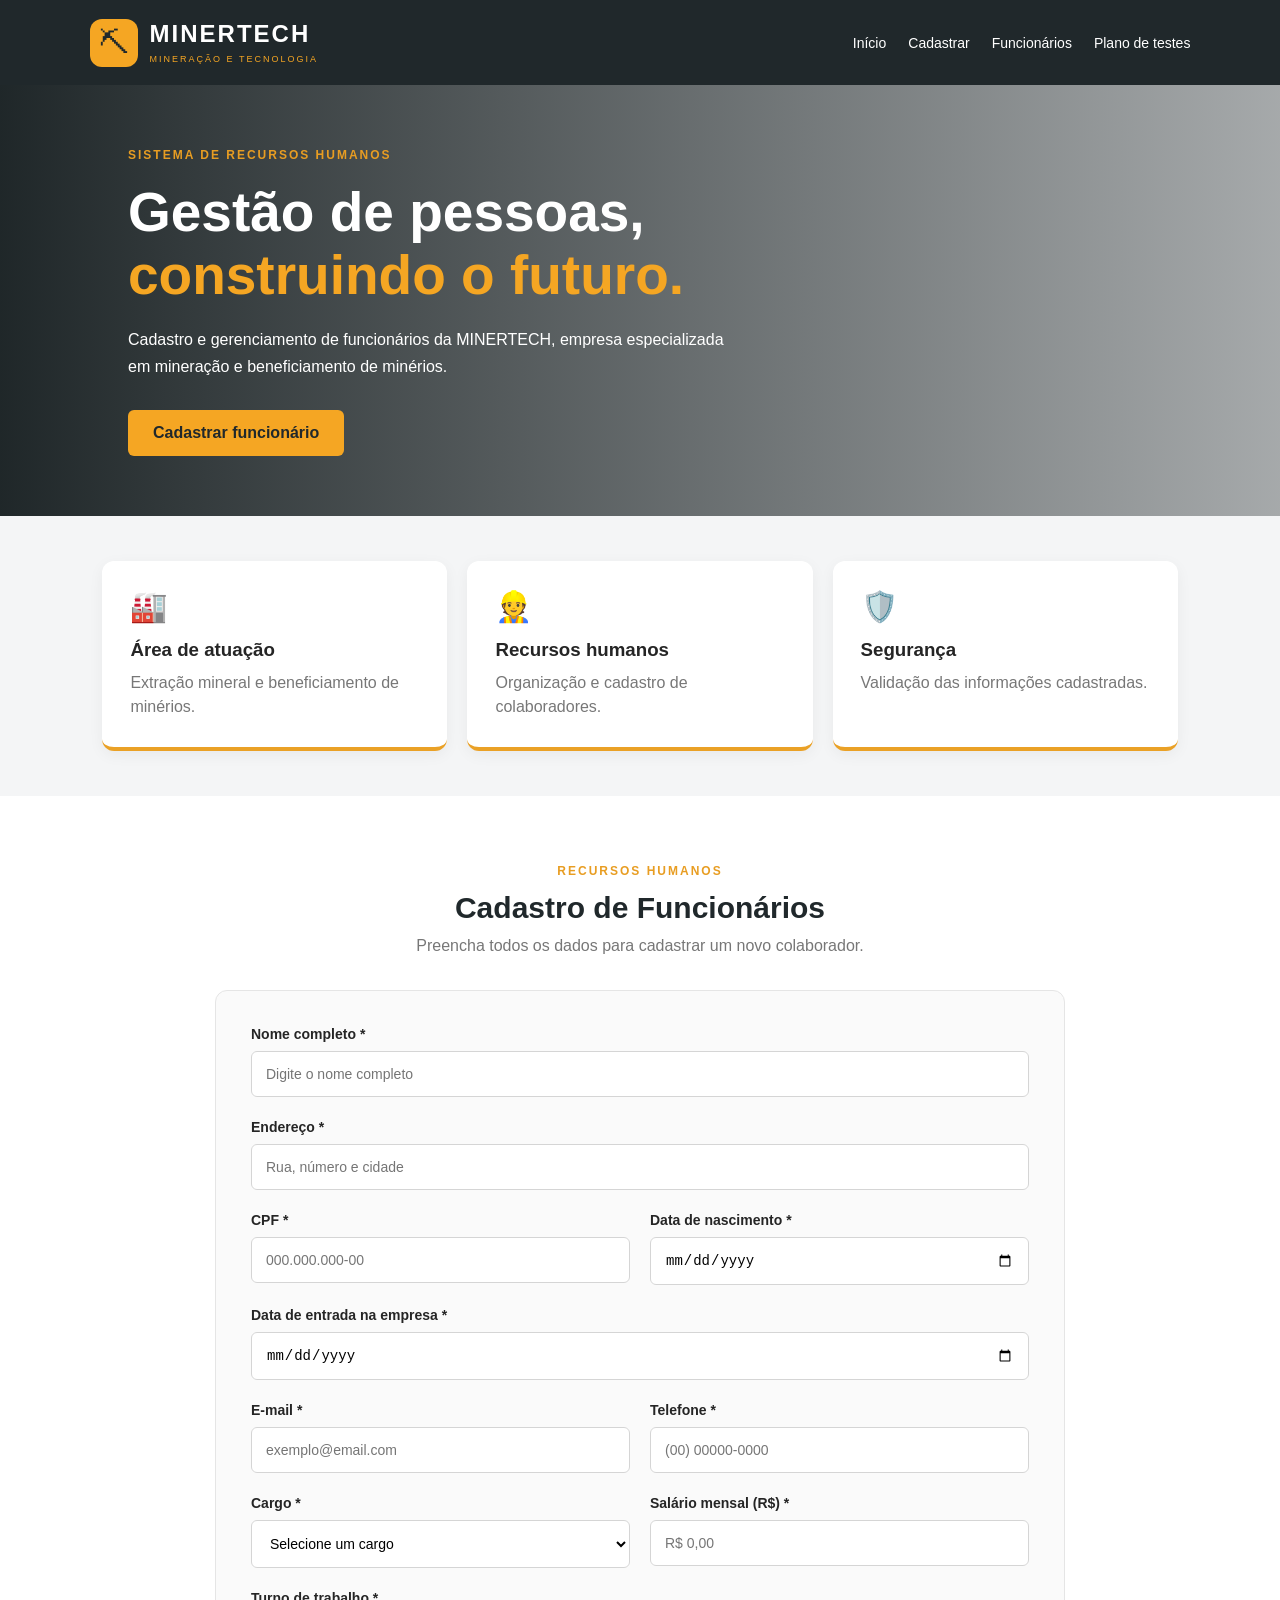
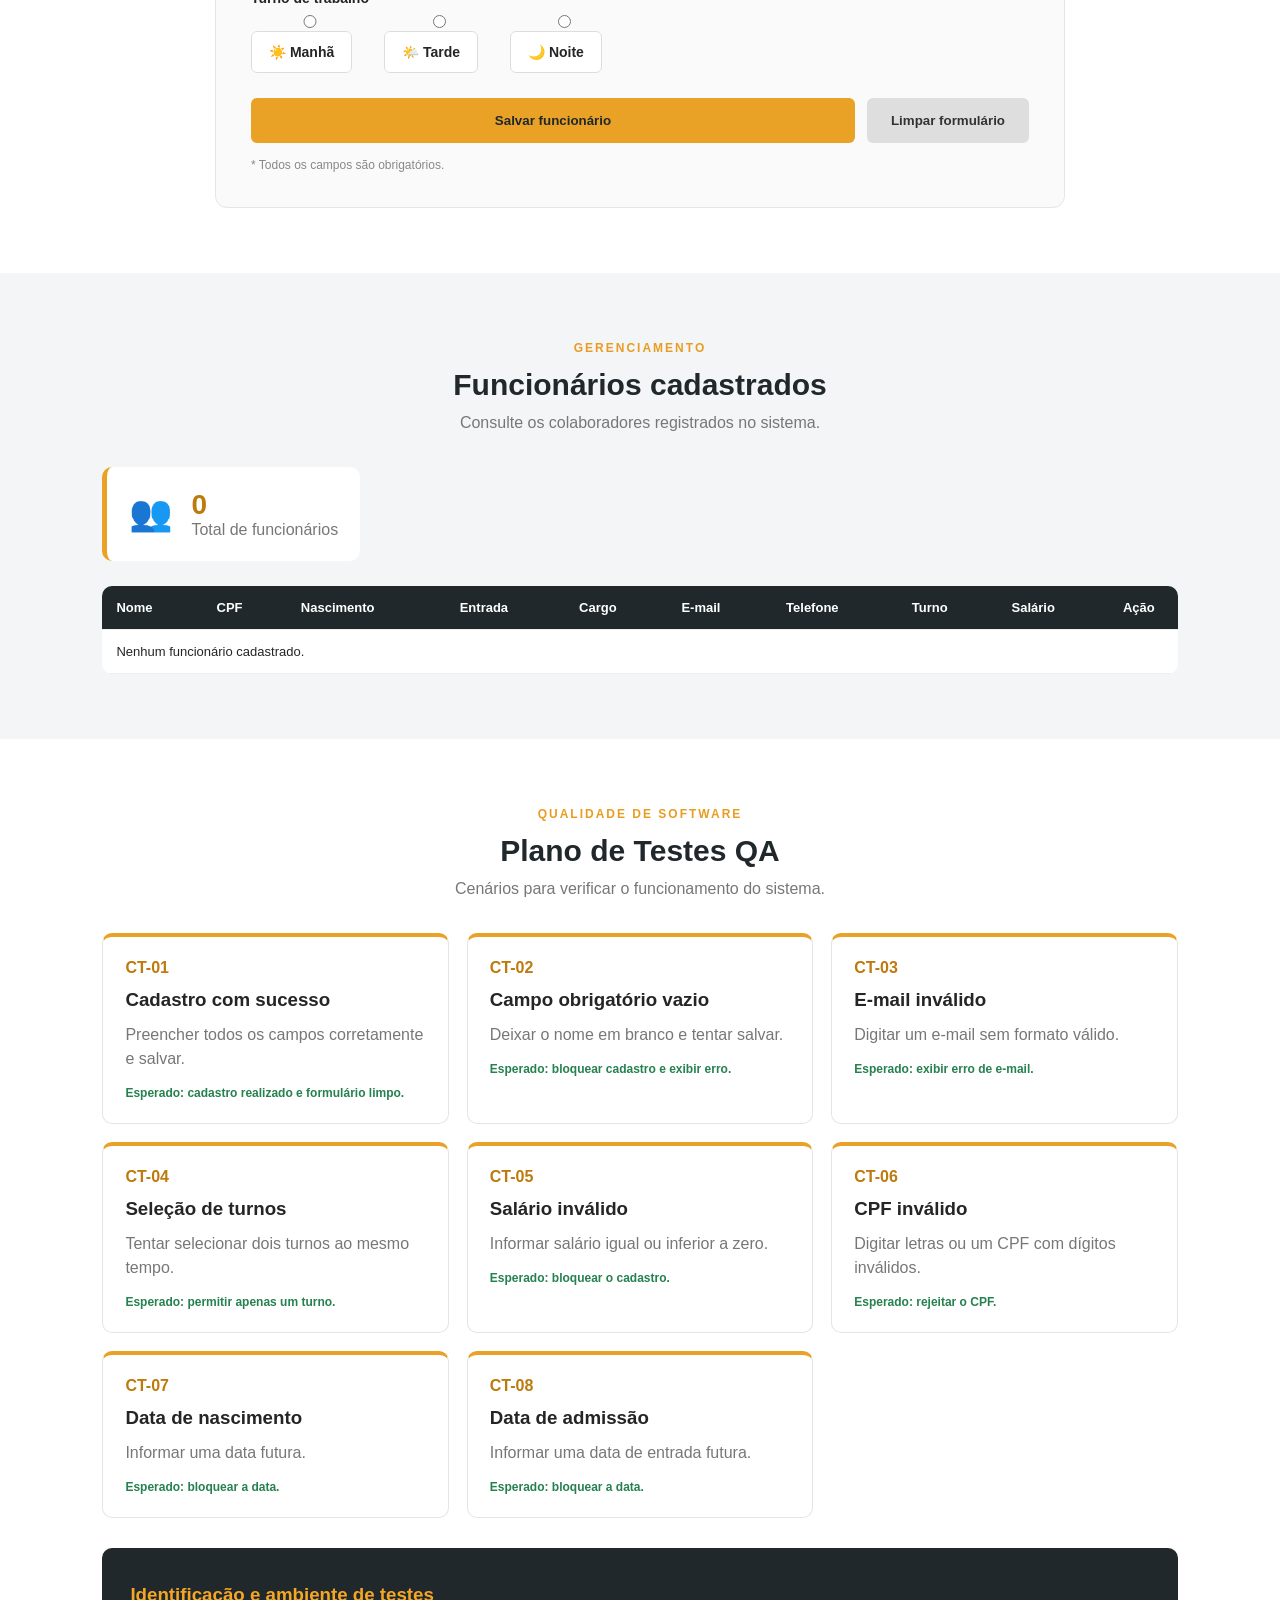
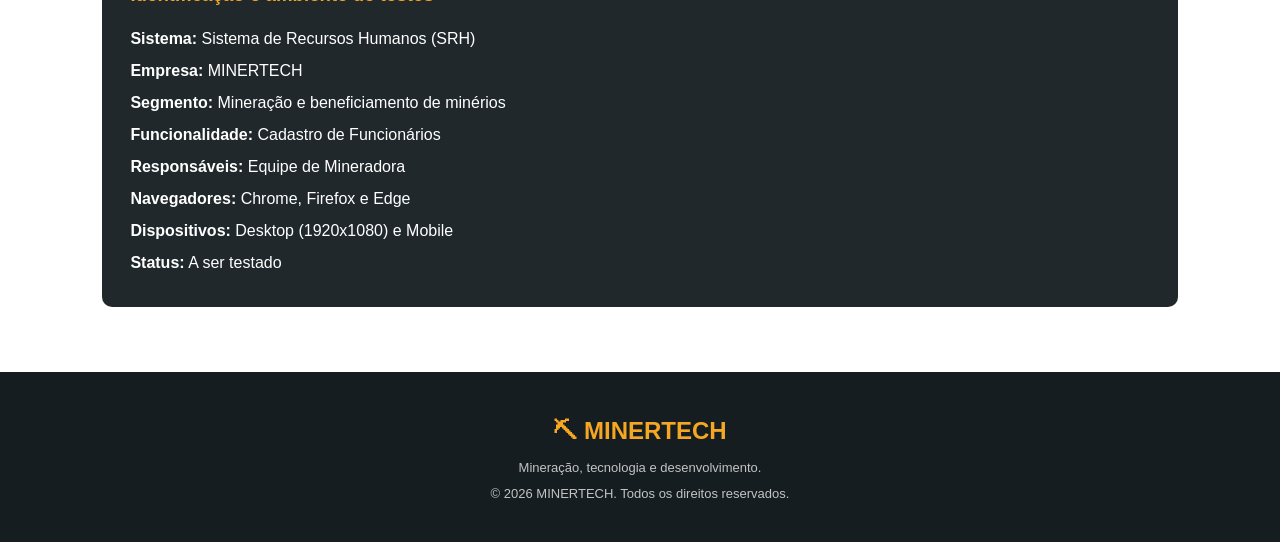
==== index.html @ 6c05328b "tulio e lilian" ====
<!DOCTYPE html>
<html lang="pt-BR">

<head>
    <meta charset="UTF-8">
    <meta name="viewport" content="width=device-width, initial-scale=1.0">
    <title>MINERTECH | Recursos Humanos</title>
    <link rel="stylesheet" href="style.css">
</head>

<body>

    <header class="topo">
        <div class="logo">
            <div class="icone">⛏</div>
            <div>
                <h1>MINERTECH</h1>
                <span>MINERAÇÃO E TECNOLOGIA</span>
            </div>
        </div>

        <nav>
            <a href="#inicio">Início</a>
            <a href="#cadastro">Cadastrar</a>
            <a href="#funcionarios">Funcionários</a>
            <a href="#testes">Plano de testes</a>
        </nav>
    </header>

    <section class="banner" id="inicio">
        <div class="banner-conteudo">
            <span class="etiqueta">SISTEMA DE RECURSOS HUMANOS</span>
            <h2>Gestão de pessoas,<br><strong>construindo o futuro.</strong></h2>
            <p>Cadastro e gerenciamento de funcionários da MINERTECH, empresa especializada em mineração e beneficiamento de minérios.</p>
            <a href="#cadastro" class="botao-banner">Cadastrar funcionário</a>
        </div>
    </section>

    <main>

        <section class="informacoes">
            <div class="info-card">
                <span>🏭</span>
                <h3>Área de atuação</h3>
                <p>Extração mineral e beneficiamento de minérios.</p>
            </div>

            <div class="info-card">
                <span>👷</span>
                <h3>Recursos humanos</h3>
                <p>Organização e cadastro de colaboradores.</p>
            </div>

            <div class="info-card">
                <span>🛡️</span>
                <h3>Segurança</h3>
                <p>Validação das informações cadastradas.</p>
            </div>
        </section>

        <section class="formulario-area" id="cadastro">
            <div class="titulo-secao">
                <span>RECURSOS HUMANOS</span>
                <h2>Cadastro de Funcionários</h2>
                <p>Preencha todos os dados para cadastrar um novo colaborador.</p>
            </div>

            <form id="formFuncionario" novalidate>

                <div class="grupo">
                    <label for="nome">Nome completo *</label>
                    <input type="text" id="nome" placeholder="Digite o nome completo" required>
                </div>

                <div class="grupo">
                    <label for="endereco">Endereço *</label>
                    <input type="text" id="endereco" placeholder="Rua, número e cidade" required>
                </div>

                <div class="linha">
                    <div class="grupo">
                        <label for="cpf">CPF *</label>
                        <input
                            type="text"
                            id="cpf"
                            placeholder="000.000.000-00"
                            maxlength="14"
                            inputmode="numeric"
                            autocomplete="off"
                            required
                        >
                    </div>

                    <div class="grupo">
                        <label for="nascimento">Data de nascimento *</label>
                        <input type="date" id="nascimento" required>
                    </div>
                </div>

                <div class="grupo">
                    <label for="entrada">Data de entrada na empresa *</label>
                    <input type="date" id="entrada" required>
                </div>

                <div class="linha">
                    <div class="grupo">
                        <label for="email">E-mail *</label>
                        <input type="email" id="email" placeholder="exemplo@email.com" required>
                    </div>

                    <div class="grupo">
                        <label for="telefone">Telefone *</label>
                        <input type="tel" id="telefone" placeholder="(00) 00000-0000" maxlength="15" inputmode="numeric" required>
                    </div>
                </div>

                <div class="linha">
                    <div class="grupo">
                        <label for="cargo">Cargo *</label>
                        <select id="cargo" required>
                            <option value="">Selecione um cargo</option>
                            <option>Engenheiro de Minas</option>
                            <option>Geólogo</option>
                            <option>Operador de Máquinas</option>
                            <option>Técnico em Segurança do Trabalho</option>
                            <option>Auxiliar de Mineração</option>
                            <option>Supervisor de Produção</option>
                        </select>
                    </div>

                    <div class="grupo">
                        <label for="salario">Salário mensal (R$) *</label>
                        <input type="text" id="salario" placeholder="R$ 0,00" inputmode="decimal" required>
                    </div>
                </div>

                <div class="grupo">
                    <label>Turno de trabalho *</label>

                    <div class="turnos">
                        <label class="turno">
                            <input type="radio" name="turno" value="Manhã">
                            <span>☀️ Manhã</span>
                        </label>

                        <label class="turno">
                            <input type="radio" name="turno" value="Tarde">
                            <span>🌤️ Tarde</span>
                        </label>

                        <label class="turno">
                            <input type="radio" name="turno" value="Noite">
                            <span>🌙 Noite</span>
                        </label>
                    </div>
                </div>

                <div id="mensagem" role="alert" aria-live="polite"></div>

                <div class="botoes">
                    <button type="submit" class="salvar">Salvar funcionário</button>
                    <button type="reset" class="limpar">Limpar formulário</button>
                </div>

                <p class="aviso">* Todos os campos são obrigatórios.</p>

            </form>
        </section>

        <section class="funcionarios-area" id="funcionarios">
            <div class="titulo-secao">
                <span>GERENCIAMENTO</span>
                <h2>Funcionários cadastrados</h2>
                <p>Consulte os colaboradores registrados no sistema.</p>
            </div>

            <div class="contador">
                <span>👥</span>
                <div>
                    <strong id="totalFuncionarios">0</strong>
                    <p>Total de funcionários</p>
                </div>
            </div>

            <div class="tabela-container">
                <table>
                    <thead>
                        <tr>
                            <th>Nome</th>
                            <th>CPF</th>
                            <th>Nascimento</th>
                            <th>Entrada</th>
                            <th>Cargo</th>
                            <th>E-mail</th>
                            <th>Telefone</th>
                            <th>Turno</th>
                            <th>Salário</th>
                            <th>Ação</th>
                        </tr>
                    </thead>

                    <tbody id="listaFuncionarios">
                        <tr>
                            <td colspan="10">Nenhum funcionário cadastrado.</td>
                        </tr>
                    </tbody>
                </table>
            </div>
        </section>

        <section class="testes-area" id="testes">
            <div class="titulo-secao">
                <span>QUALIDADE DE SOFTWARE</span>
                <h2>Plano de Testes QA</h2>
                <p>Cenários para verificar o funcionamento do sistema.</p>
            </div>

            <div class="testes-grid">
                <div class="teste-card">
                    <strong>CT-01</strong>
                    <h3>Cadastro com sucesso</h3>
                    <p>Preencher todos os campos corretamente e salvar.</p>
                    <span>Esperado: cadastro realizado e formulário limpo.</span>
                </div>

                <div class="teste-card">
                    <strong>CT-02</strong>
                    <h3>Campo obrigatório vazio</h3>
                    <p>Deixar o nome em branco e tentar salvar.</p>
                    <span>Esperado: bloquear cadastro e exibir erro.</span>
                </div>

                <div class="teste-card">
                    <strong>CT-03</strong>
                    <h3>E-mail inválido</h3>
                    <p>Digitar um e-mail sem formato válido.</p>
                    <span>Esperado: exibir erro de e-mail.</span>
                </div>

                <div class="teste-card">
                    <strong>CT-04</strong>
                    <h3>Seleção de turnos</h3>
                    <p>Tentar selecionar dois turnos ao mesmo tempo.</p>
                    <span>Esperado: permitir apenas um turno.</span>
                </div>

                <div class="teste-card">
                    <strong>CT-05</strong>
                    <h3>Salário inválido</h3>
                    <p>Informar salário igual ou inferior a zero.</p>
                    <span>Esperado: bloquear o cadastro.</span>
                </div>

                <div class="teste-card">
                    <strong>CT-06</strong>
                    <h3>CPF inválido</h3>
                    <p>Digitar letras ou um CPF com dígitos inválidos.</p>
                    <span>Esperado: rejeitar o CPF.</span>
                </div>

                <div class="teste-card">
                    <strong>CT-07</strong>
                    <h3>Data de nascimento</h3>
                    <p>Informar uma data futura.</p>
                    <span>Esperado: bloquear a data.</span>
                </div>

                <div class="teste-card">
                    <strong>CT-08</strong>
                    <h3>Data de admissão</h3>
                    <p>Informar uma data de entrada futura.</p>
                    <span>Esperado: bloquear a data.</span>
                </div>
            </div>

            <div class="ambiente">
                <h3>Identificação e ambiente de testes</h3>
                <p><strong>Sistema:</strong> Sistema de Recursos Humanos (SRH)</p>
                <p><strong>Empresa:</strong> MINERTECH</p>
                <p><strong>Segmento:</strong> Mineração e beneficiamento de minérios</p>
                <p><strong>Funcionalidade:</strong> Cadastro de Funcionários</p>
                <p><strong>Responsáveis:</strong> Equipe de Mineradora</p>
                <p><strong>Navegadores:</strong> Chrome, Firefox e Edge</p>
                <p><strong>Dispositivos:</strong> Desktop (1920x1080) e Mobile</p>
                <p><strong>Status:</strong> A ser testado</p>
            </div>
        </section>

    </main>

    <footer>
        <h2>⛏ MINERTECH</h2>
        <p>Mineração, tecnologia e desenvolvimento.</p>
        <p>© 2026 MINERTECH. Todos os direitos reservados.</p>
    </footer>

    <script src="script.js"></script>

</body>
</html>
---- style.css ----
* {
    margin: 0;
    padding: 0;
    box-sizing: border-box;
}

html {
    scroll-behavior: smooth;
}

body {
    font-family: Arial, sans-serif;
    background: #f4f5f6;
    color: #252525;
}

.topo {
    background: #20282b;
    color: white;
    min-height: 85px;
    padding: 15px 7%;
    display: flex;
    justify-content: space-between;
    align-items: center;
    gap: 20px;
    flex-wrap: wrap;
    position: sticky;
    top: 0;
    z-index: 100;
}

.logo {
    display: flex;
    align-items: center;
    gap: 12px;
}

.icone {
    background: #f5a623;
    color: #20282b;
    font-size: 30px;
    width: 48px;
    height: 48px;
    display: grid;
    place-items: center;
    border-radius: 12px;
}

.logo h1 {
    font-size: 24px;
    letter-spacing: 2px;
}

.logo span {
    font-size: 9px;
    color: #f5a623;
    letter-spacing: 2px;
}

nav {
    display: flex;
    gap: 22px;
    flex-wrap: wrap;
}

nav a {
    color: white;
    text-decoration: none;
    font-size: 14px;
    transition: 0.3s;
}

nav a:hover {
    color: #f5a623;
}

nav a:focus {
    outline: 2px solid #f5a623;
    outline-offset: 5px;
}

.banner {
    min-height: 410px;
    background:
        linear-gradient(90deg, rgba(20, 28, 30, 0.95), rgba(20, 28, 30, 0.35)),
        url("https://images.unsplash.com/photo-1516937941344-00b4e0337589?w=1600") center/cover;
    display: flex;
    align-items: center;
    padding: 60px 10%;
    color: white;
}

.banner-conteudo {
    max-width: 600px;
}

.etiqueta,
.titulo-secao span {
    color: #e89d22;
    font-size: 12px;
    font-weight: bold;
    letter-spacing: 2px;
}

.banner h2 {
    font-size: clamp(34px, 5vw, 55px);
    margin: 18px 0;
    line-height: 1.15;
}

.banner h2 strong {
    color: #f5a623;
}

.banner p {
    line-height: 1.7;
    margin-bottom: 30px;
}

.botao-banner {
    display: inline-block;
    padding: 14px 25px;
    background: #f5a623;
    color: #20282b;
    text-decoration: none;
    font-weight: bold;
    border-radius: 6px;
    transition: 0.3s;
}

.botao-banner:hover {
    background: #ffbd4a;
    transform: translateY(-3px);
}

.informacoes {
    display: grid;
    grid-template-columns: repeat(3, 1fr);
    gap: 20px;
    padding: 45px 8%;
}

.info-card {
    background: white;
    padding: 28px;
    border-radius: 12px;
    box-shadow: 0 4px 15px #0000000d;
    border-bottom: 4px solid #eaa126;
}

.info-card span {
    font-size: 30px;
}

.info-card h3 {
    margin: 15px 0 10px;
}

.info-card p {
    color: #777;
    line-height: 1.5;
}

.formulario-area,
.funcionarios-area,
.testes-area {
    padding: 65px 8%;
}

.formulario-area {
    background: white;
}

.titulo-secao {
    text-align: center;
    margin-bottom: 35px;
}

.titulo-secao h2 {
    font-size: 30px;
    margin: 12px 0;
    color: #20282b;
}

.titulo-secao p {
    color: #777;
}

#formFuncionario {
    max-width: 850px;
    margin: auto;
    background: #fafafa;
    padding: 35px;
    border-radius: 12px;
    border: 1px solid #e5e5e5;
}

.grupo {
    display: flex;
    flex-direction: column;
    gap: 9px;
    margin-bottom: 22px;
    flex: 1;
}

.grupo label {
    font-weight: bold;
    font-size: 14px;
}

.grupo input,
.grupo select {
    width: 100%;
    padding: 14px;
    border: 1px solid #d5d5d5;
    border-radius: 6px;
    font-size: 14px;
    outline: none;
    background: white;
}

.grupo input:focus,
.grupo select:focus {
    border-color: #e9a126;
    box-shadow: 0 0 0 3px #e9a12625;
}

.linha {
    display: flex;
    gap: 20px;
}

.turnos {
    display: flex;
    gap: 15px;
    flex-wrap: wrap;
}

.turno input {
    accent-color: #d89016;
}

.turno span {
    display: inline-block;
    background: white;
    border: 1px solid #ddd;
    border-radius: 6px;
    padding: 12px 17px;
    cursor: pointer;
}

.turno input:checked + span {
    border-color: #e9a126;
    background: #fff2d8;
}

.botoes {
    display: flex;
    gap: 12px;
    margin-top: 25px;
}

.botoes button {
    padding: 15px 24px;
    border: none;
    border-radius: 6px;
    cursor: pointer;
    font-weight: bold;
    transition: 0.3s;
}

.salvar {
    background: #e9a126;
    color: #20282b;
    flex: 1;
}

.salvar:hover {
    background: #cf8610;
}

.limpar {
    background: #dedede;
    color: #333;
}

.limpar:hover {
    background: #c5c5c5;
}

button:active {
    transform: scale(0.97);
}

.aviso {
    font-size: 12px;
    color: #888;
    margin-top: 15px;
}

#mensagem {
    font-weight: bold;
    margin-top: 15px;
}

.sucesso {
    color: #168348;
    background: #e1f7e9;
    padding: 13px;
    border-radius: 6px;
}

.erro {
    color: #c62828;
    background: #ffe5e5;
    padding: 13px;
    border-radius: 6px;
}

.funcionarios-area {
    background: #f4f5f6;
}

.contador {
    display: flex;
    align-items: center;
    gap: 18px;
    background: white;
    padding: 22px;
    border-radius: 10px;
    width: fit-content;
    margin-bottom: 25px;
    border-left: 5px solid #e9a126;
}

.contador span {
    font-size: 35px;
}

.contador strong {
    font-size: 28px;
    color: #bd7a0d;
}

.contador p {
    color: #777;
}

.tabela-container {
    overflow-x: auto;
    background: white;
    border-radius: 10px;
}

table {
    width: 100%;
    border-collapse: collapse;
    min-width: 1100px;
}

th, td {
    padding: 14px;
    text-align: left;
    border-bottom: 1px solid #eee;
    font-size: 13px;
}

th {
    background: #20282b;
    color: white;
}

.excluir {
    background: #d84343;
    color: white;
    padding: 8px 12px;
    border: none;
    border-radius: 5px;
    cursor: pointer;
}

.excluir:hover {
    background: #a82020;
}

.testes-area {
    background: white;
}

.testes-grid {
    display: grid;
    grid-template-columns: repeat(3, 1fr);
    gap: 18px;
}

.teste-card {
    border: 1px solid #e5e5e5;
    padding: 22px;
    border-radius: 10px;
    border-top: 4px solid #e9a126;
}

.teste-card strong {
    color: #bd7a0d;
}

.teste-card h3 {
    margin: 12px 0;
}

.teste-card p {
    color: #777;
    line-height: 1.5;
    margin-bottom: 12px;
}

.teste-card span {
    font-size: 12px;
    font-weight: bold;
    color: #25814e;
}

.ambiente {
    background: #20282b;
    color: white;
    padding: 28px;
    border-radius: 10px;
    margin-top: 30px;
    line-height: 2;
}

.ambiente h3 {
    color: #f5a623;
    margin-bottom: 10px;
}

footer {
    background: #151d20;
    color: white;
    text-align: center;
    padding: 35px 15px;
    line-height: 2;
}

footer h2 {
    color: #f5a623;
}

footer p {
    color: #c3c3c3;
    font-size: 13px;
}

@media (max-width: 850px) {
    .topo {
        justify-content: center;
    }

    nav {
        justify-content: center;
    }

    .informacoes,
    .testes-grid {
        grid-template-columns: 1fr 1fr;
    }
}

@media (max-width: 600px) {
    .informacoes,
    .testes-grid {
        grid-template-columns: 1fr;
    }

    .linha {
        flex-direction: column;
        gap: 0;
    }

    #formFuncionario {
        padding: 20px;
    }

    .botoes {
        flex-direction: column;
    }

    .banner {
        padding: 50px 7%;
    }

    .formulario-area,
    .funcionarios-area,
    .testes-area {
        padding: 45px 5%;
    }
}
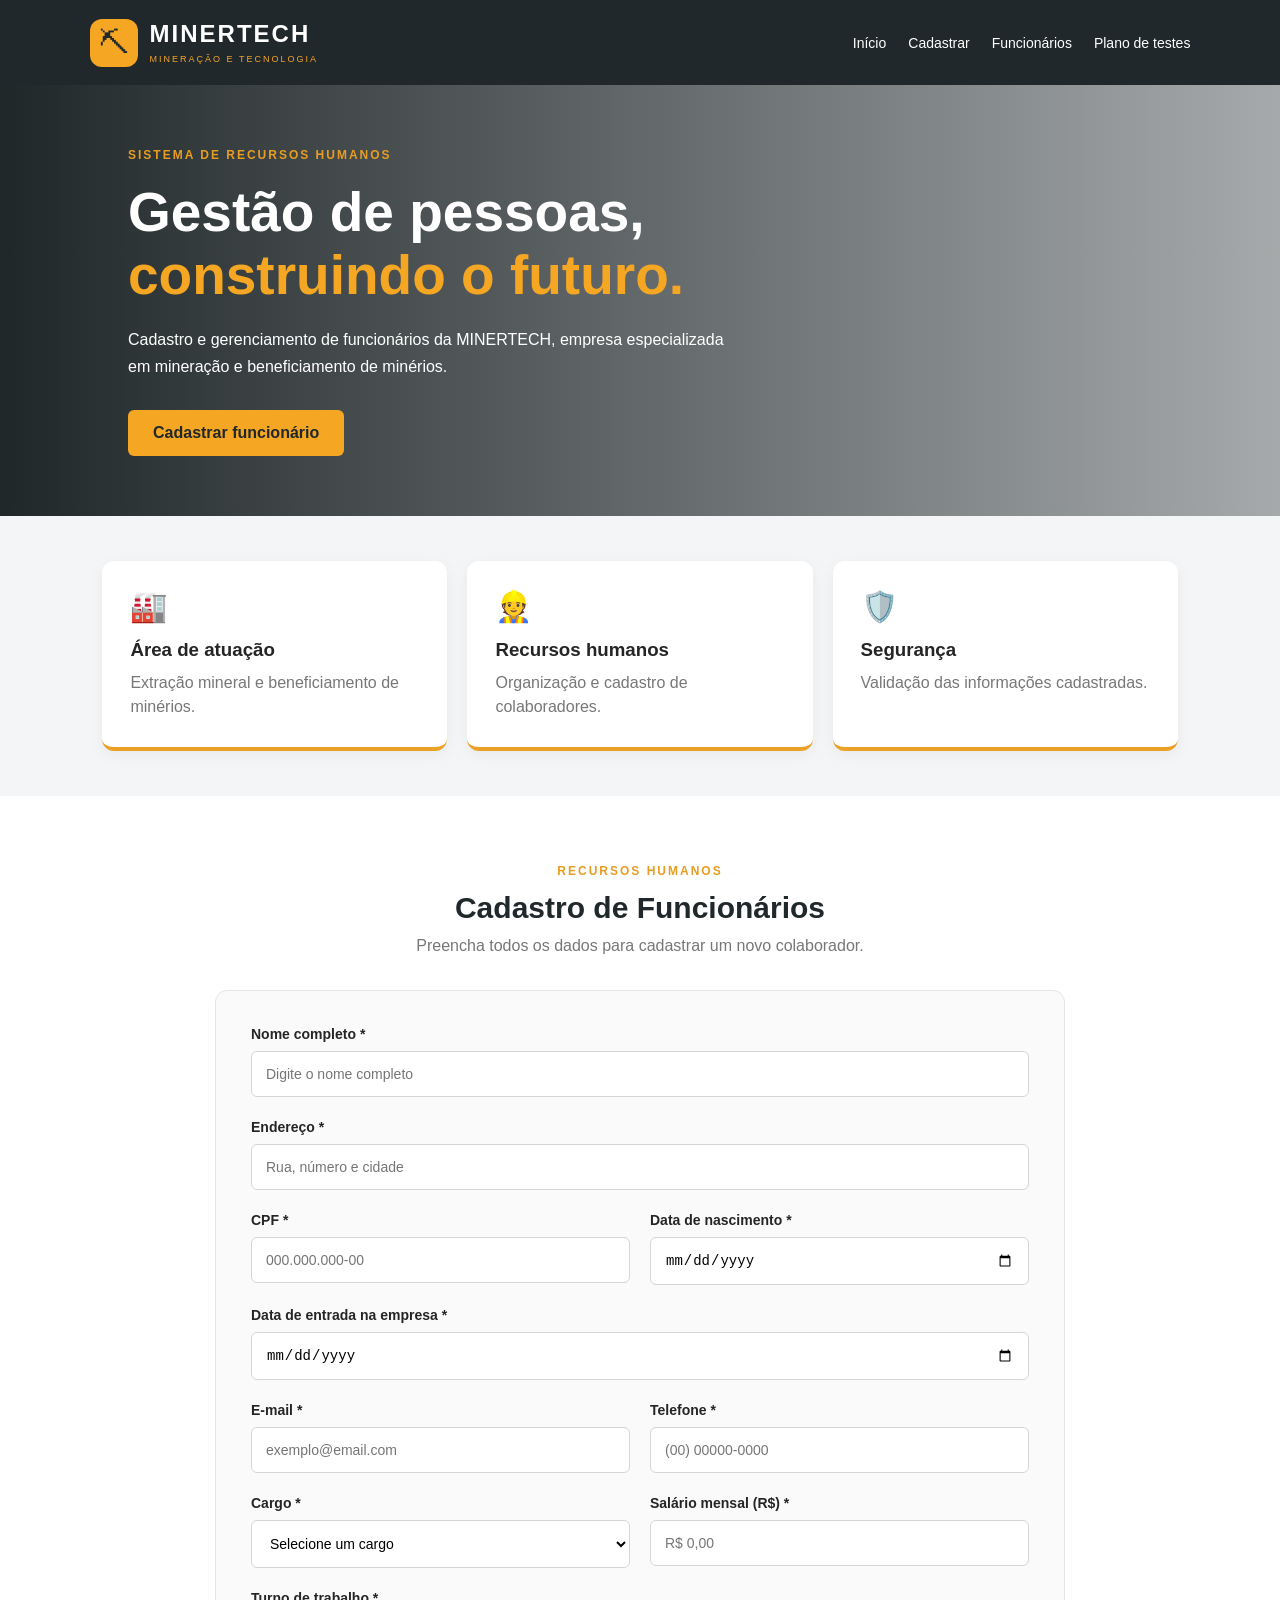
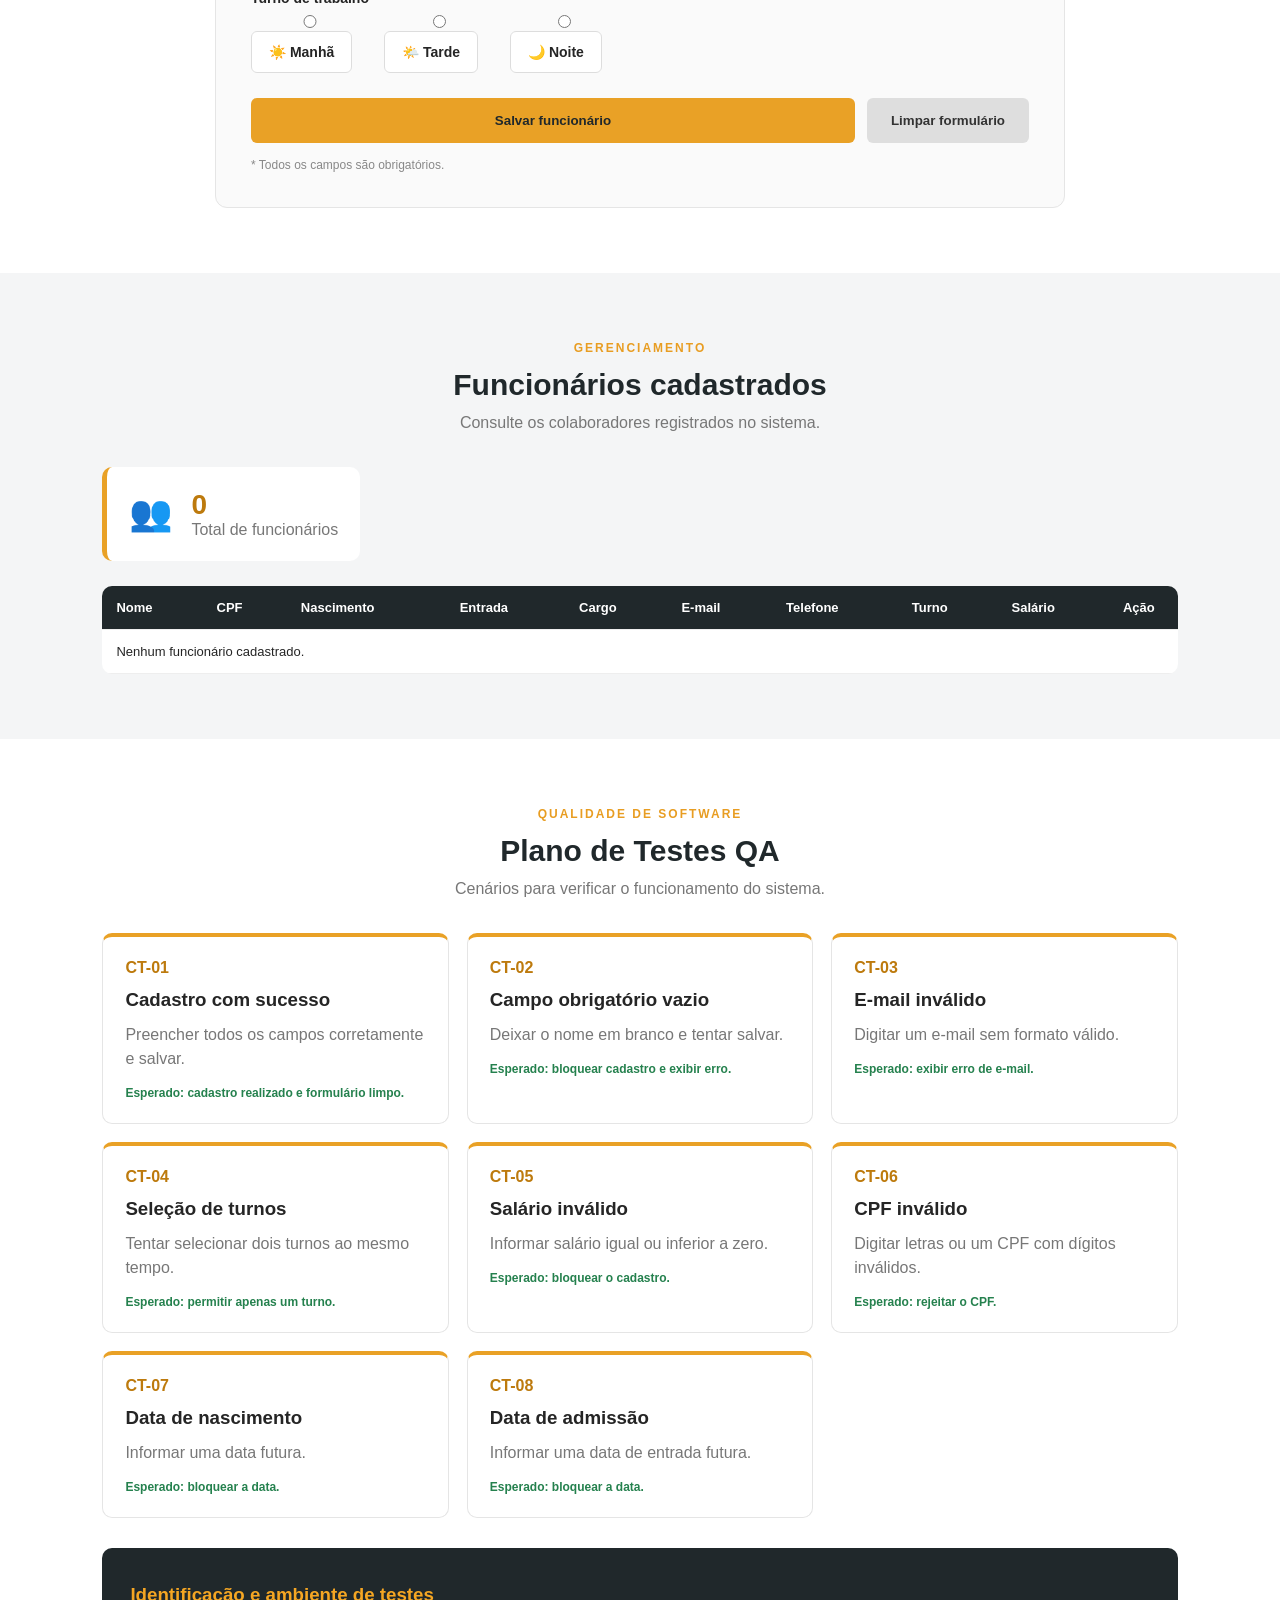
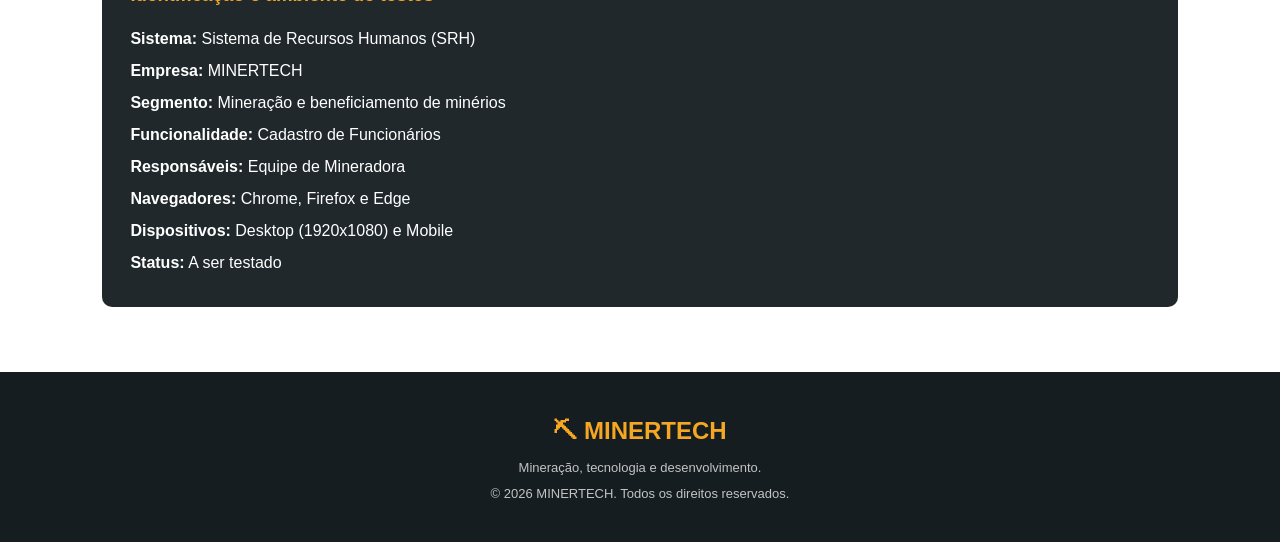
==== commit 19952ccb: "oiiitete" ====
--- a/index.html
+++ b/index.html
@@ -5,7 +5,7 @@
 <head>
     <meta charset="UTF-8">
     <meta name="viewport" content="width=device-width, initial-scale=1.0">
-    <title>MINERTECH | Recursos Humanos</title>
+    <title>MINERTECH | Recursos Humanos TL</title>
     <link rel="stylesheet" href="style.css">
 </head>
 
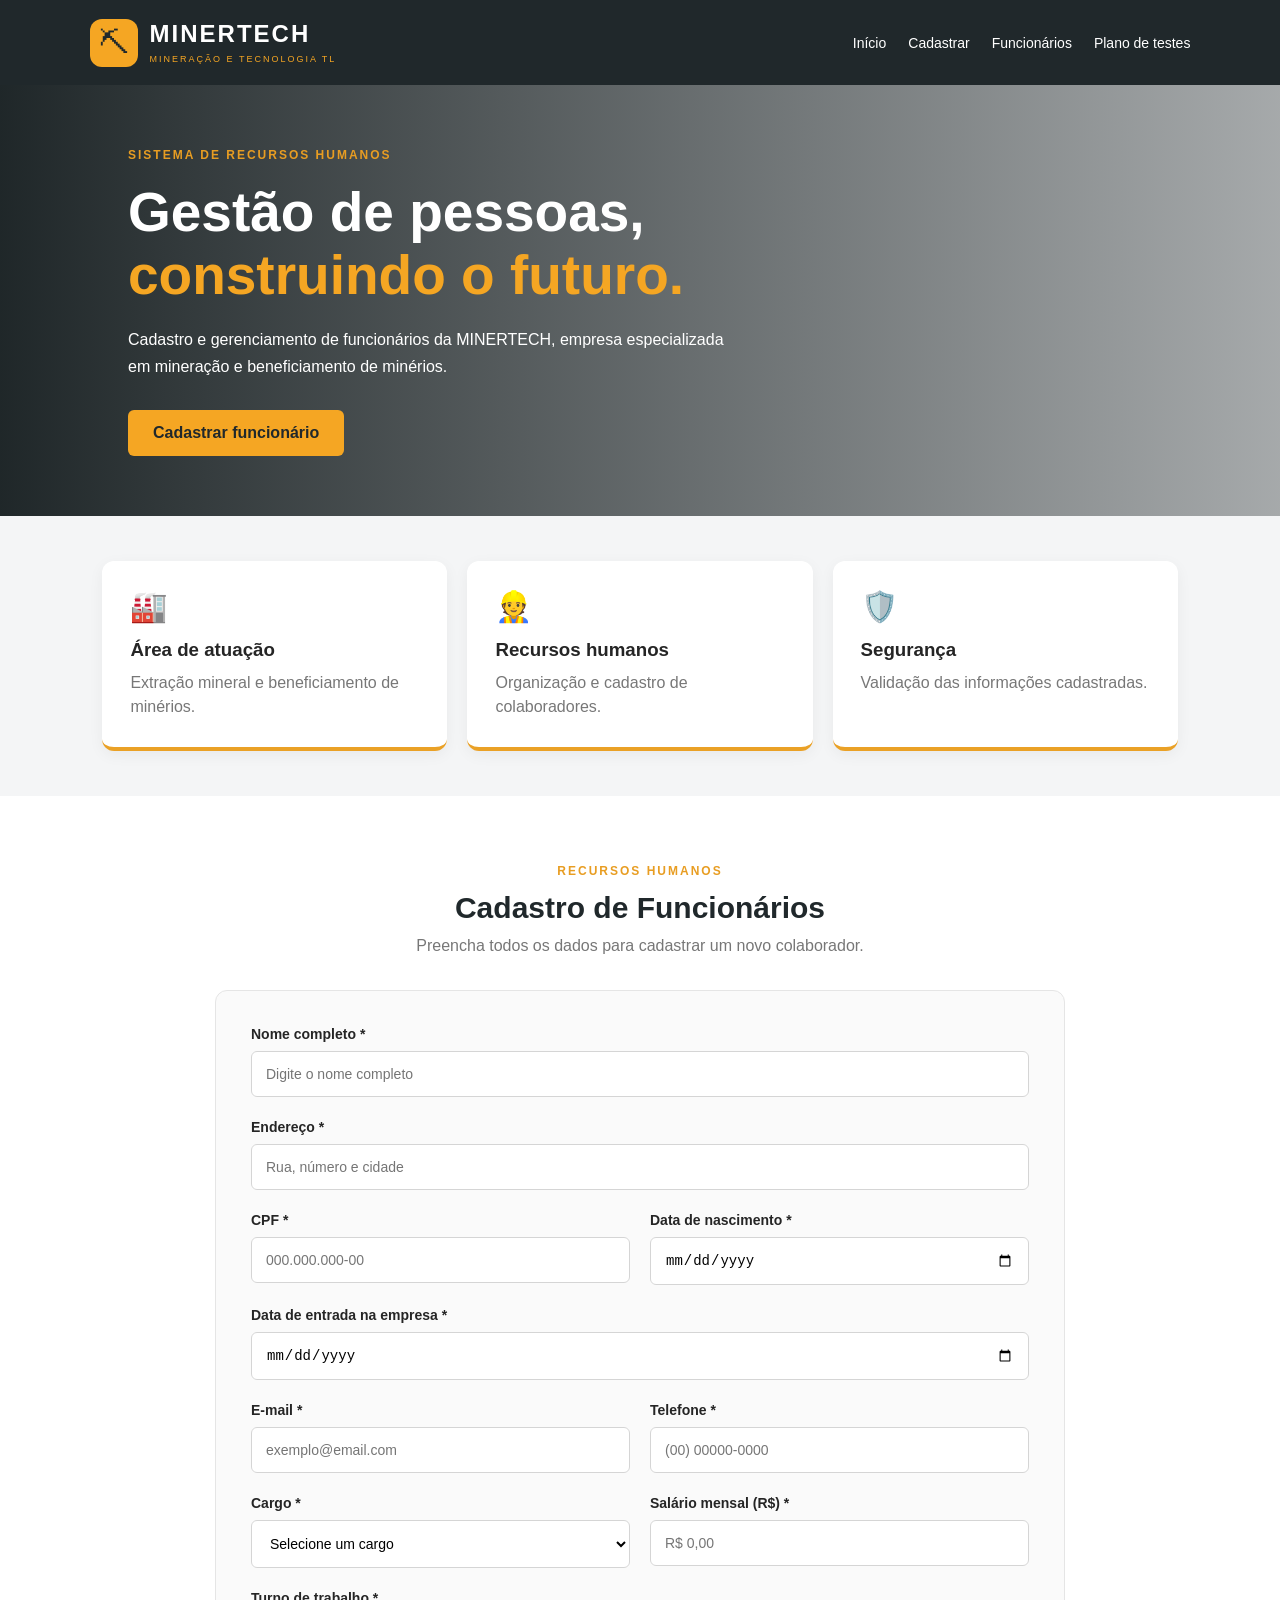
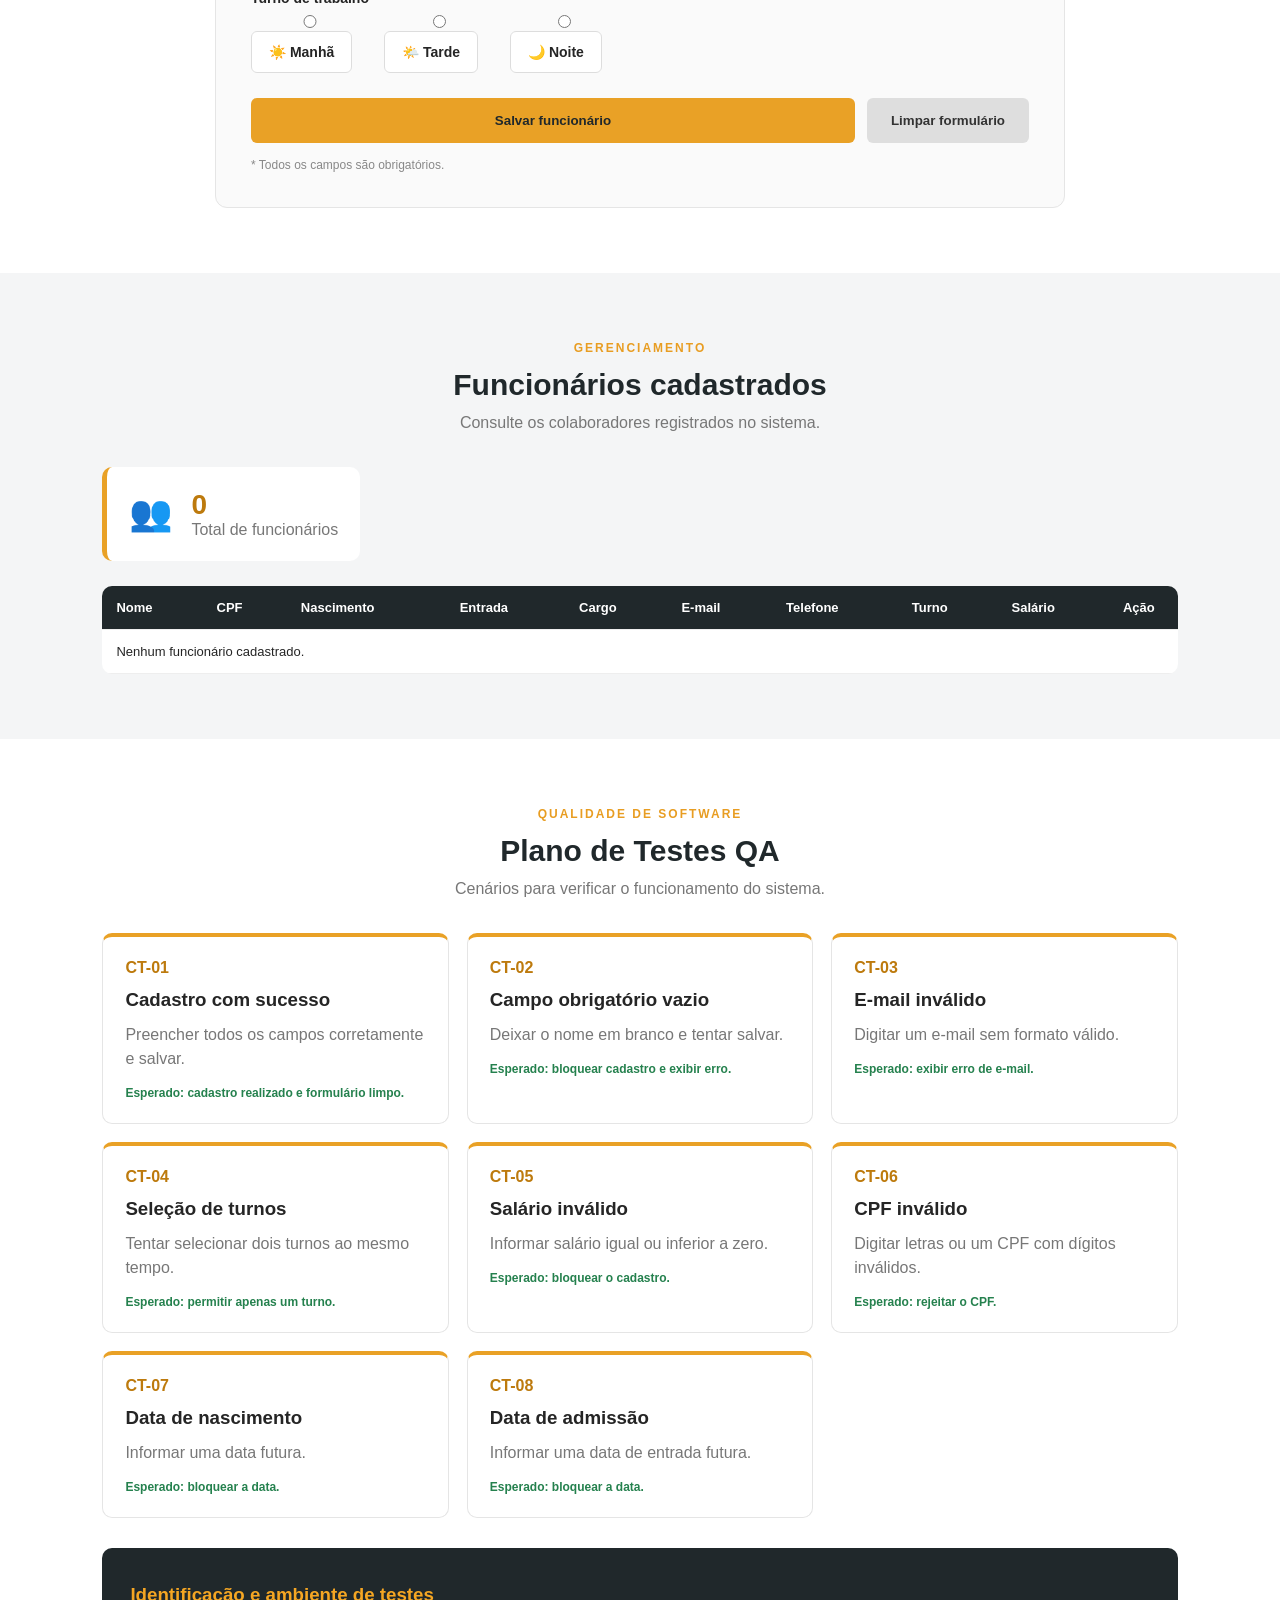
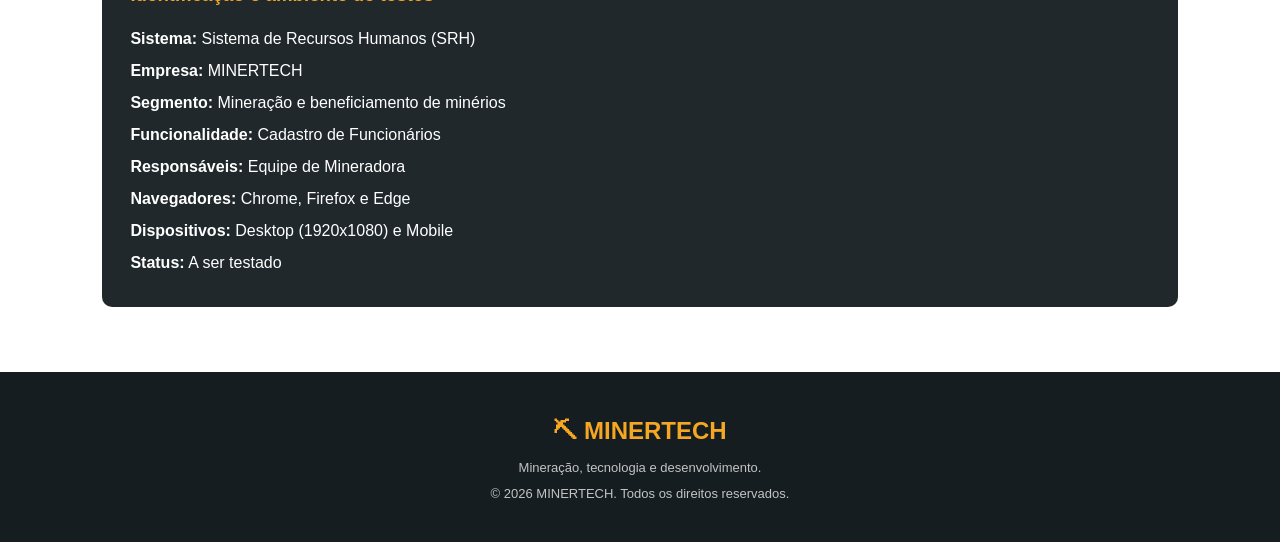
==== commit 3352dc32: "teste" ====
--- a/index.html
+++ b/index.html
@@ -16,7 +16,7 @@
             <div class="icone">⛏</div>
             <div>
                 <h1>MINERTECH</h1>
-                <span>MINERAÇÃO E TECNOLOGIA</span>
+                <span>MINERAÇÃO E TECNOLOGIA TL</span>
             </div>
         </div>
 
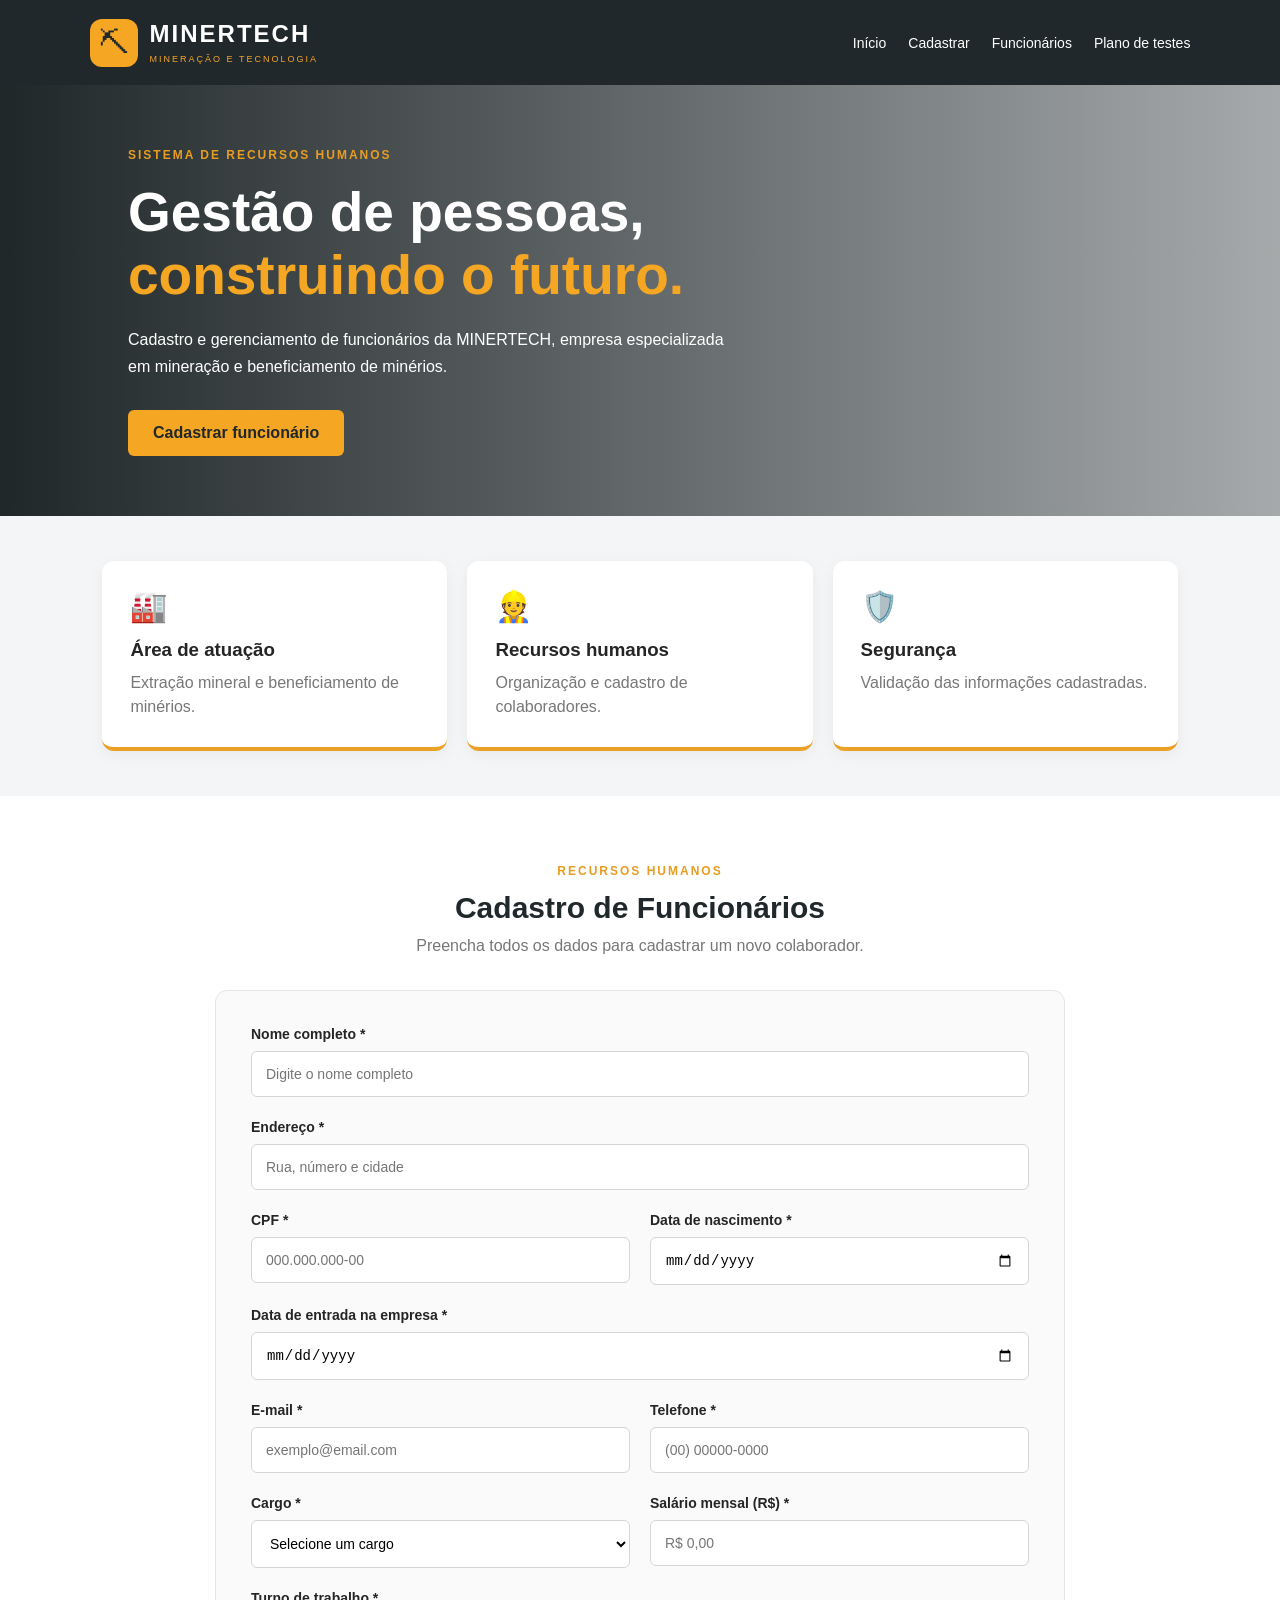
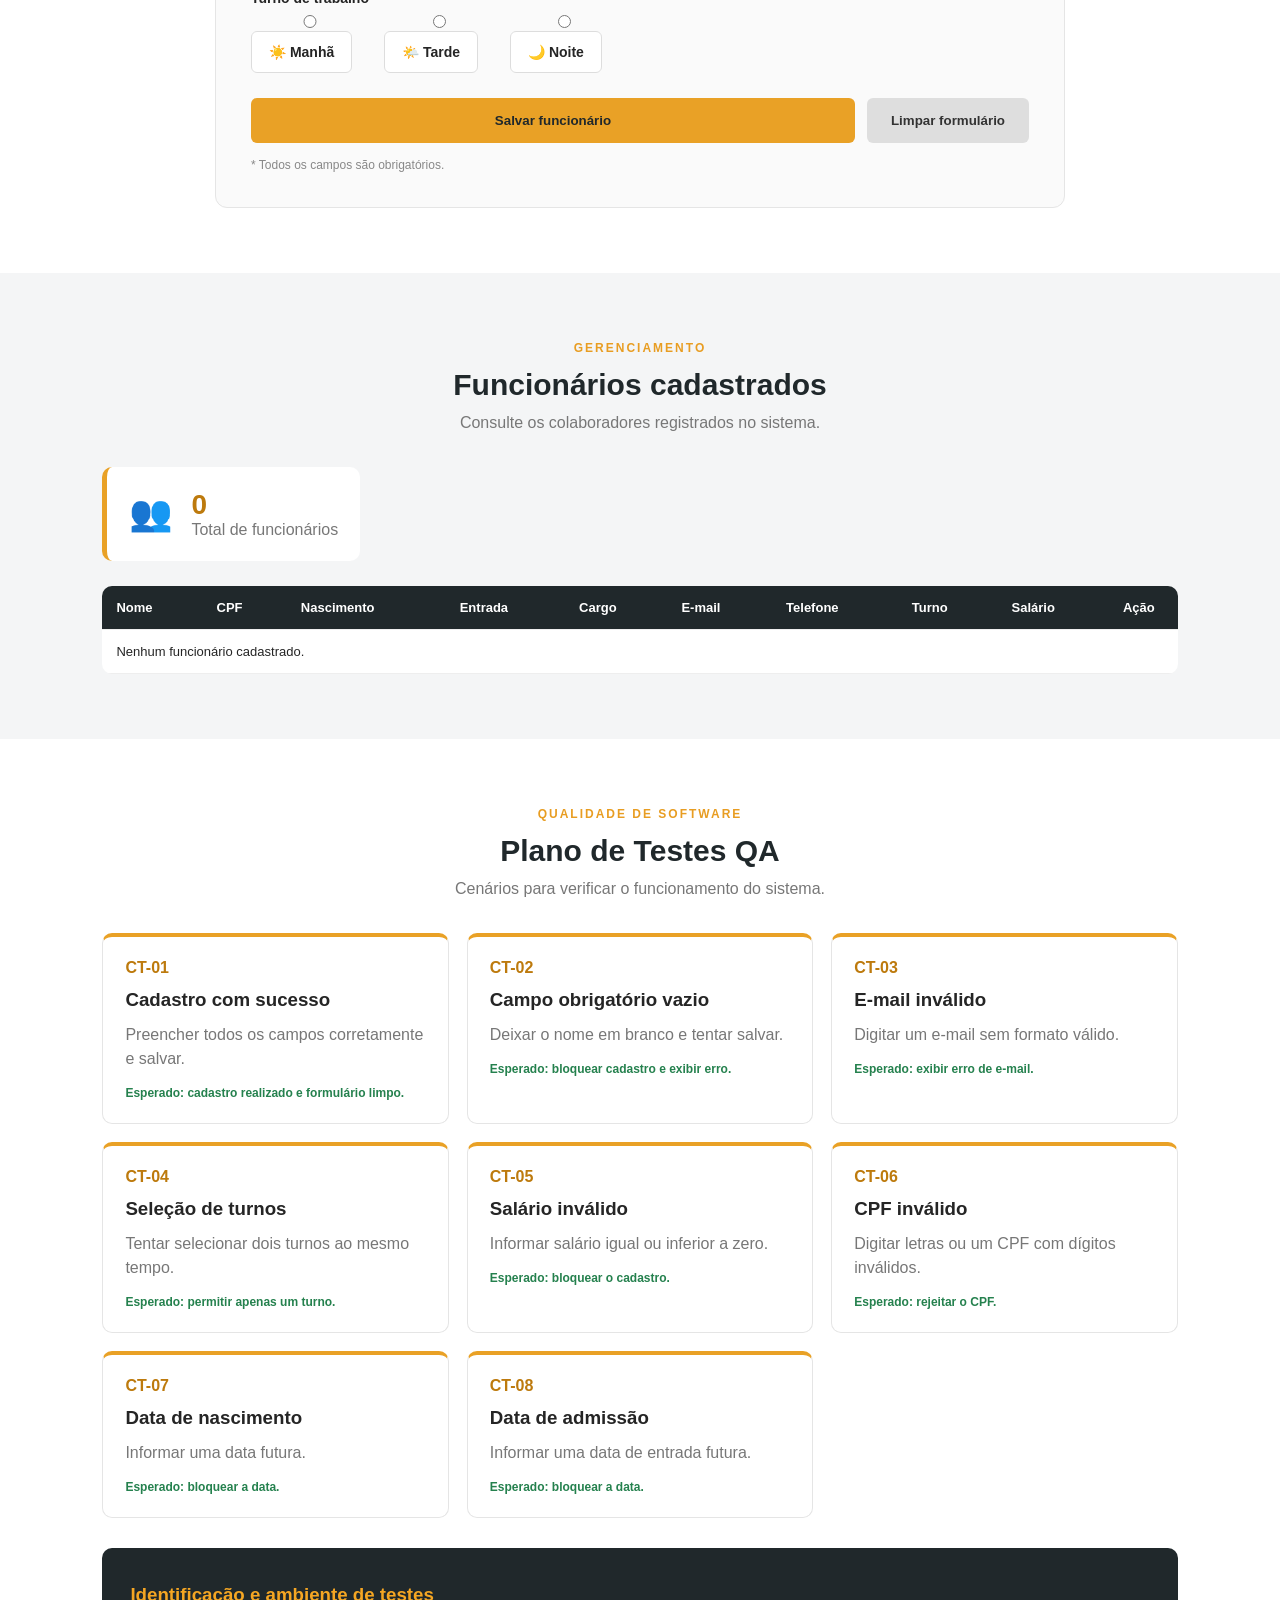
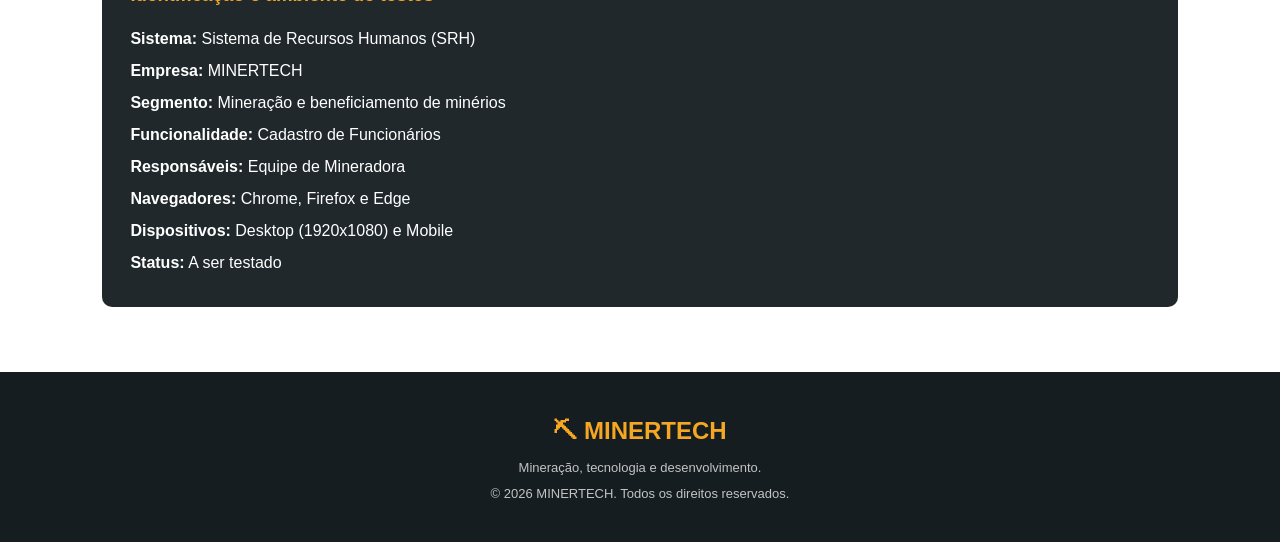
==== commit 801fda24: "teste" ====
--- a/index.html
+++ b/index.html
@@ -16,7 +16,7 @@
             <div class="icone">⛏</div>
             <div>
                 <h1>MINERTECH</h1>
-                <span>MINERAÇÃO E TECNOLOGIA TL</span>
+                <span>MINERAÇÃO E TECNOLOGIA</span>
             </div>
         </div>
 
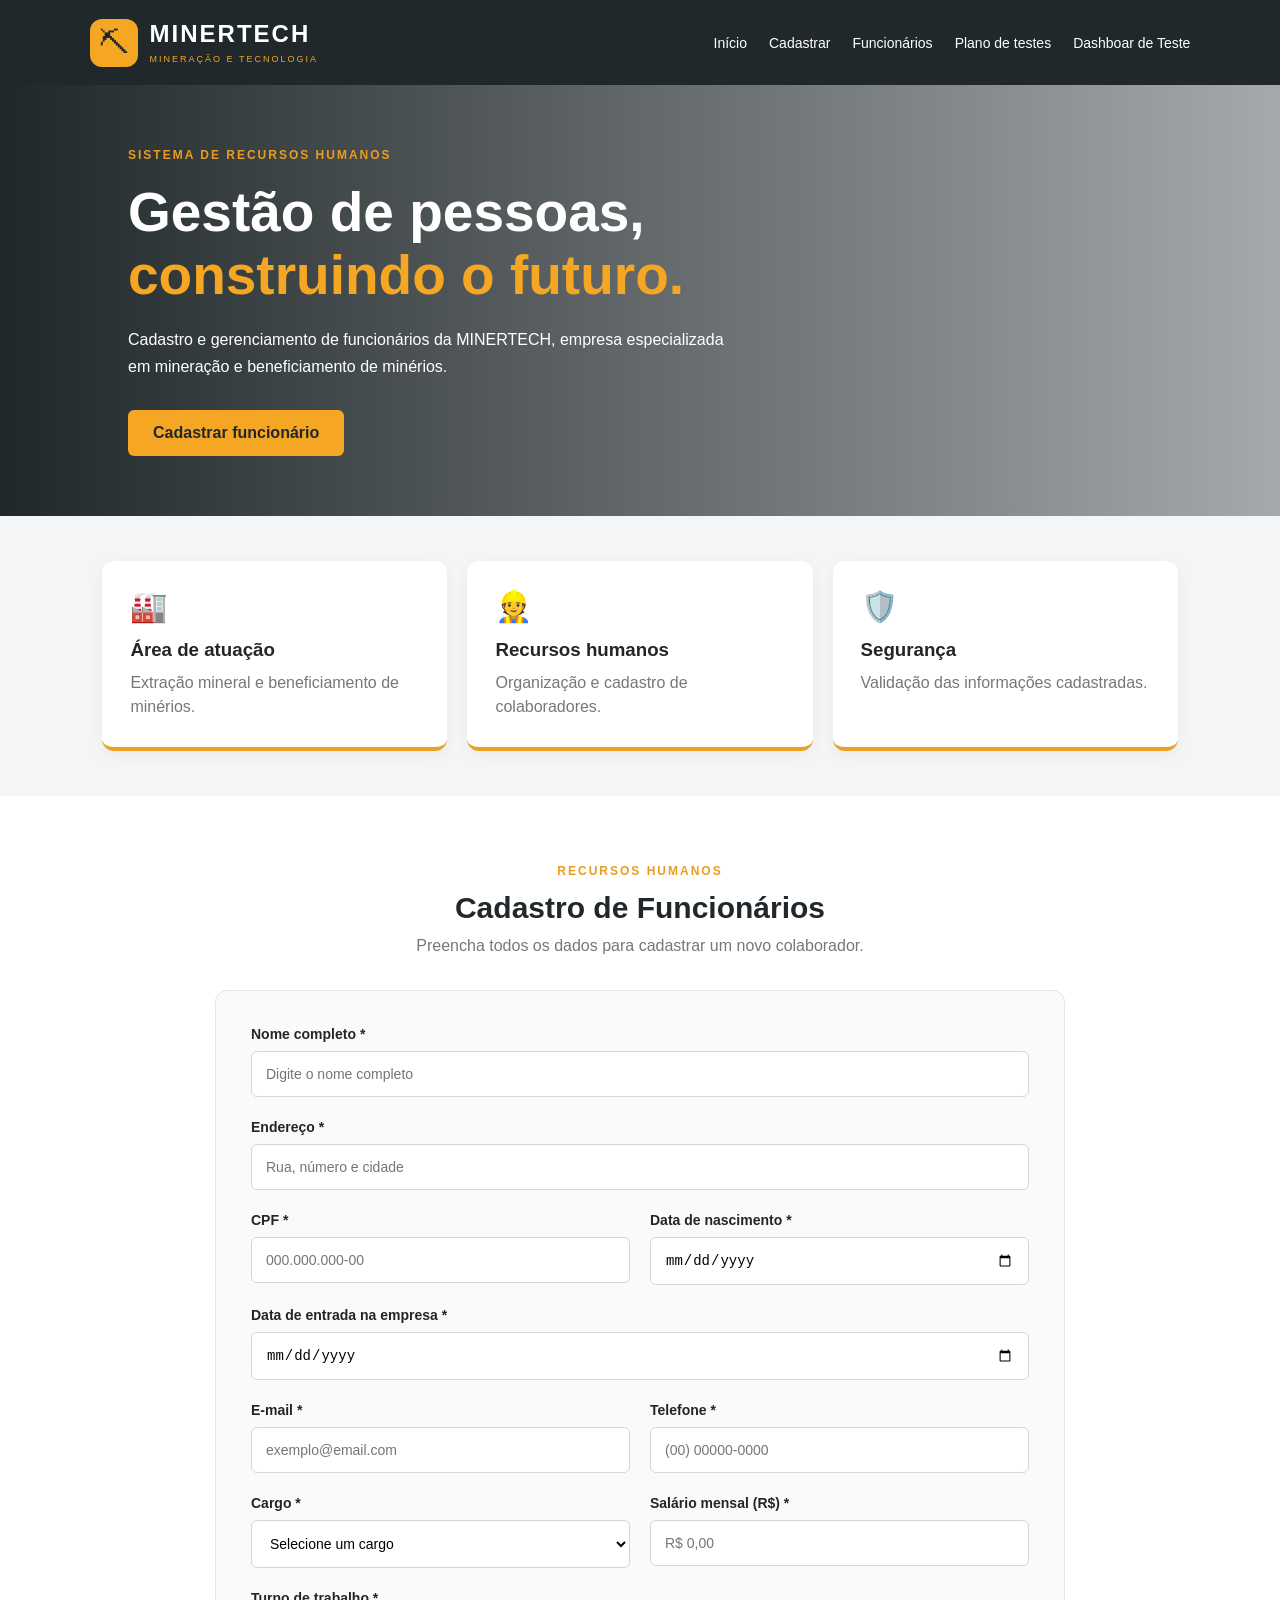
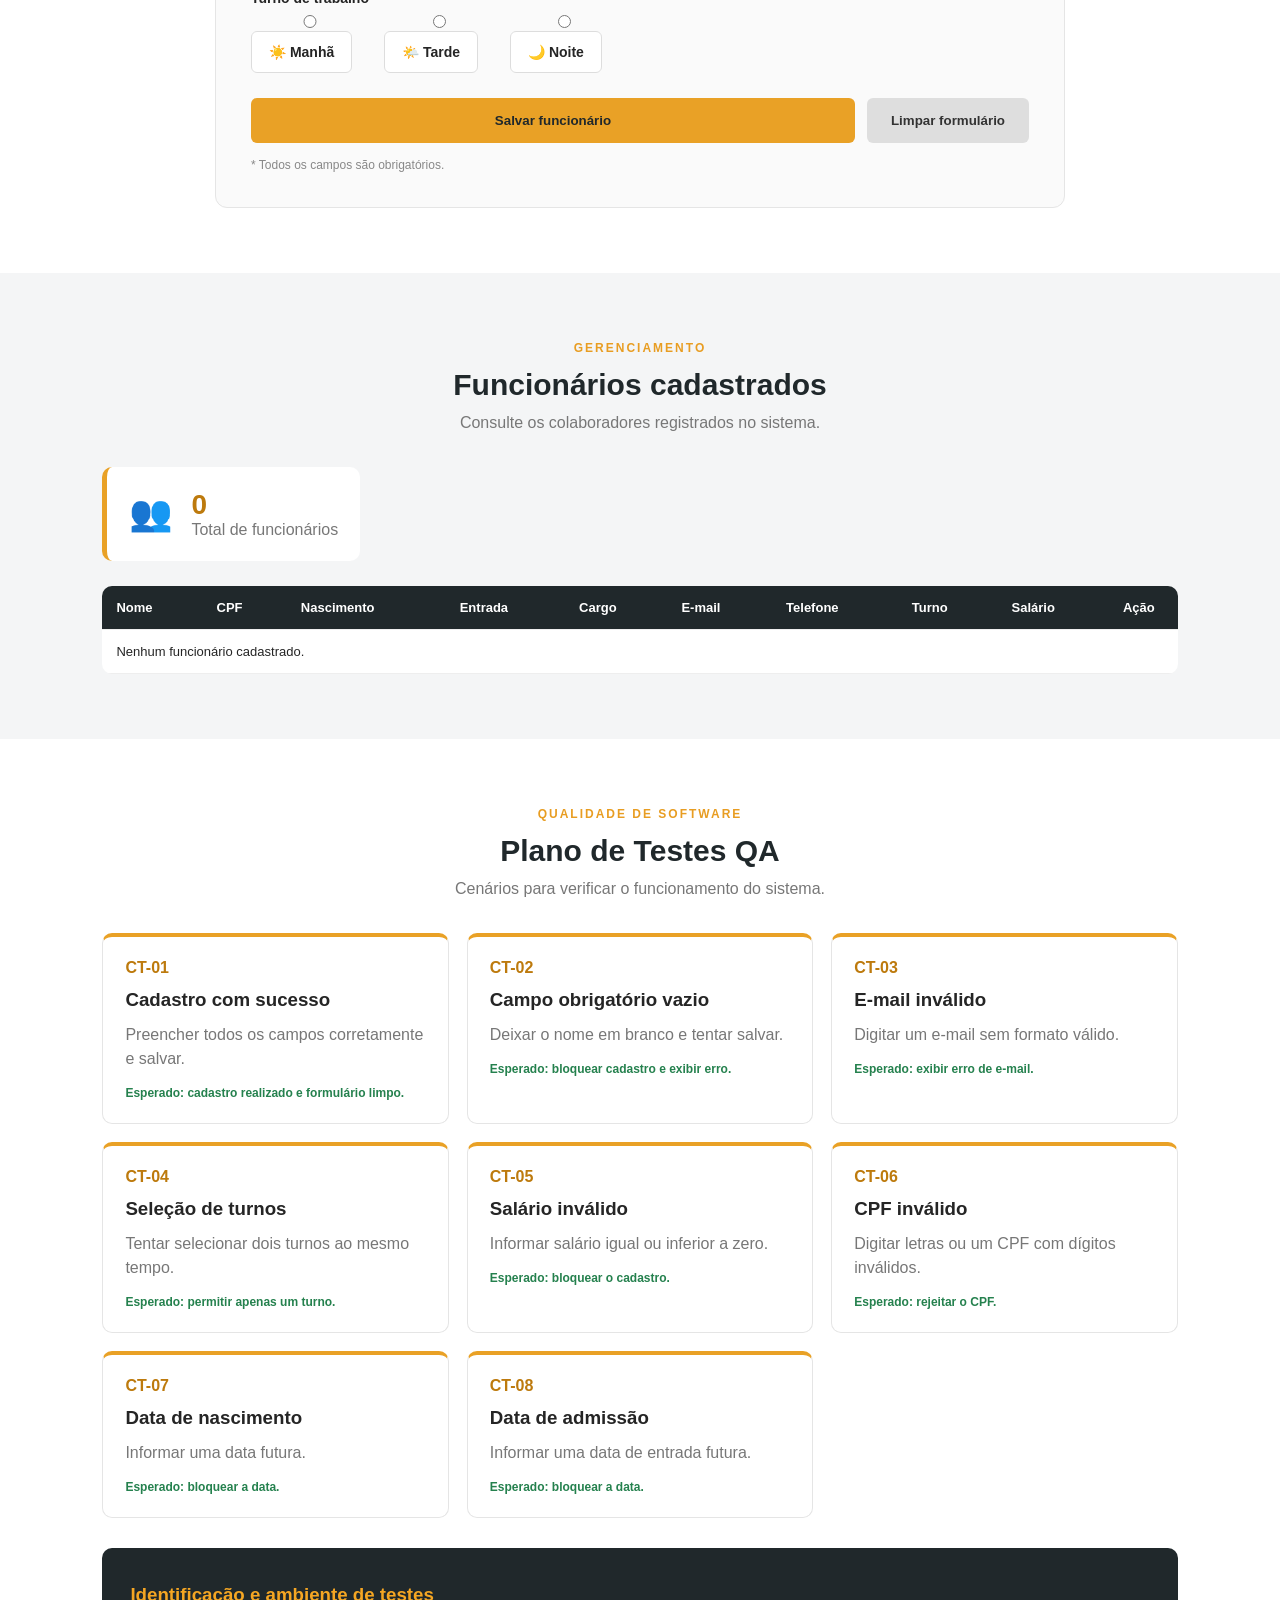
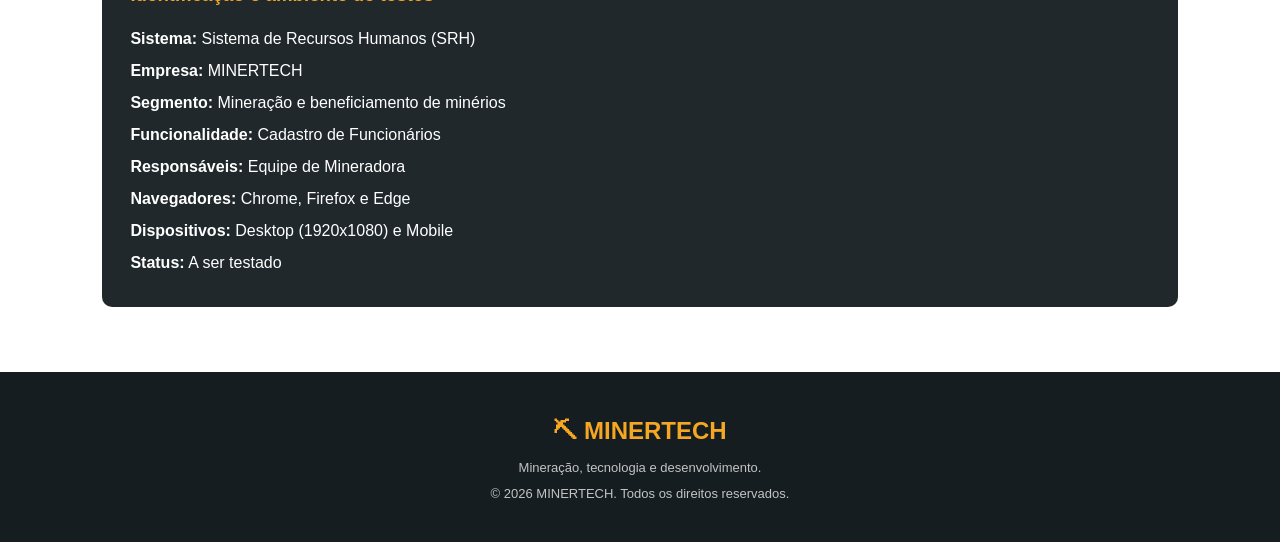
==== commit c3951459: "dash" ====
--- a/index.html
+++ b/index.html
@@ -25,6 +25,7 @@
             <a href="#cadastro">Cadastrar</a>
             <a href="#funcionarios">Funcionários</a>
             <a href="#testes">Plano de testes</a>
+            <a href="minera-dash.html">Dashboar de Teste</a>
         </nav>
     </header>
 
